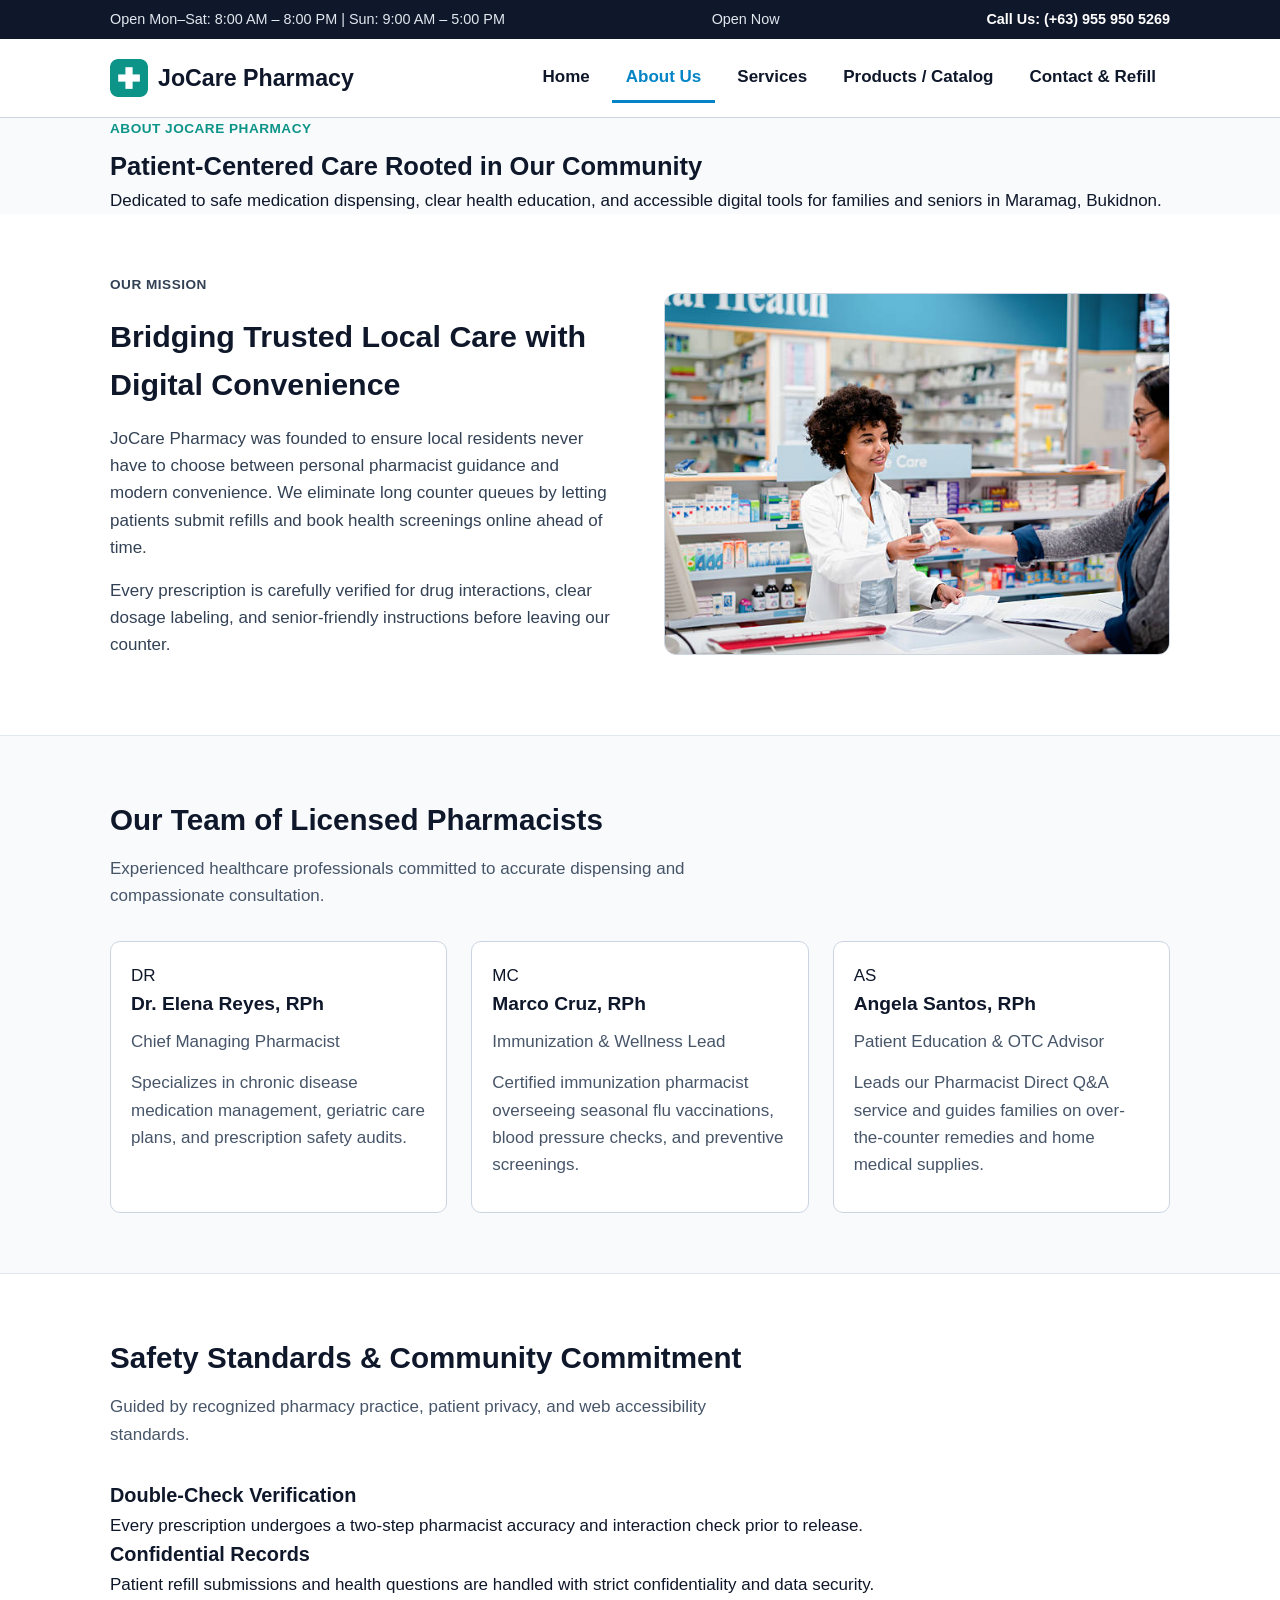
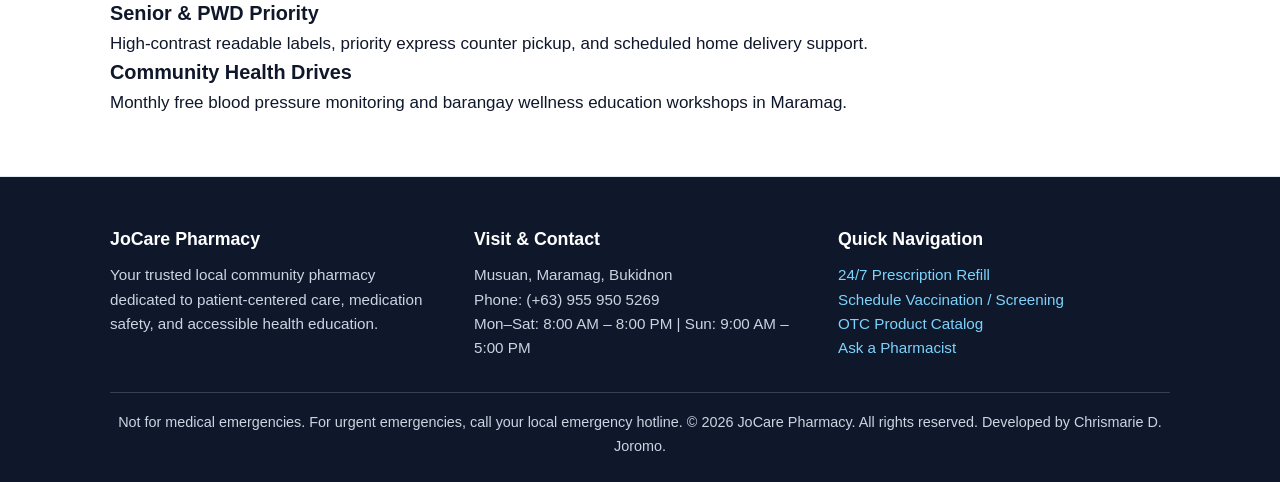
==== Joromo-website/about.html @ 520e1f07 "Added about.html as directory for my homepage top bar ABOUT US" ====
<!DOCTYPE html>
<html lang="en">
<head>
  <meta charset="UTF-8">
  <meta name="viewport" content="width=device-width, initial-scale=1.0">
  <title>About Us | JoCare Pharmacy</title>
  <link rel="stylesheet" href="css/style.css">
</head>
<body>

  <!-- Top Information Bar -->
  <div class="top-bar">
    <div class="container">
      <span>Open Mon–Sat: 8:00 AM – 8:00 PM | Sun: 9:00 AM – 5:00 PM</span>
      <span class="status-pill"><span id="live-status-dot" class="status-dot"></span><span id="live-status-text">Open Now</span></span>
      <a href="tel:+639559505269">Call Us: (+63) 955 950 5269</a>
    </div>
  </div>

  <!-- Header and Navigation -->
  <header>
    <div class="container header-inner">
      <a href="index.html" class="brand">
        <img src="images/logo.svg.png" alt="JoCare Pharmacy Logo" width="38" height="38">
        <span>JoCare Pharmacy</span>
      </a>
      <nav aria-label="Main Navigation">
        <ul>
          <li><a href="index.html">Home</a></li>
          <li><a href="about.html" class="active">About Us</a></li>
          <li><a href="services.html">Services</a></li>
          <li><a href="products.html">Products / Catalog</a></li>
          <li><a href="contact.html">Contact &amp; Refill</a></li>
        </ul>
      </nav>
    </div>
  </header>

  <main>
    <!-- Page Header -->
    <section class="page-header">
      <div class="container">
        <p class="section-label">About JoCare Pharmacy</p>
        <h1>Patient-Centered Care Rooted in Our Community</h1>
        <p>Dedicated to safe medication dispensing, clear health education, and accessible digital tools for families and seniors in Maramag, Bukidnon.</p>
      </div>
    </section>

    <!-- Mission & Story Section -->
    <section class="section-white">
      <div class="container about-layout">
        <div class="about-text">
          <p class="section-label">Our Mission</p>
          <h2>Bridging Trusted Local Care with Digital Convenience</h2>
          <p>
            JoCare Pharmacy was founded to ensure local residents never have to choose between personal pharmacist guidance and modern convenience. We eliminate long counter queues by letting patients submit refills and book health screenings online ahead of time.
          </p>
          <p>
            Every prescription is carefully verified for drug interactions, clear dosage labeling, and senior-friendly instructions before leaving our counter.
          </p>
        </div>
        <div class="about-image">
          <img src="images/pharmacist.jpg" alt="JoCare Pharmacy licensed pharmacist counseling a patient">
        </div>
      </div>
    </section>

    <!-- Licensed Pharmacists Team Section -->
    <section class="section-light">
      <div class="container">
        <div class="section-header">
          <h2>Our Team of Licensed Pharmacists</h2>
          <p>Experienced healthcare professionals committed to accurate dispensing and compassionate consultation.</p>
        </div>

        <div class="card-grid">
          <article class="card">
            <div class="card-body">
              <div class="avatar-circle">DR</div>
              <h3>Dr. Elena Reyes, RPh</h3>
              <p class="category-tag">Chief Managing Pharmacist</p>
              <p>Specializes in chronic disease medication management, geriatric care plans, and prescription safety audits.</p>
            </div>
          </article>

          <article class="card">
            <div class="card-body">
              <div class="avatar-circle">MC</div>
              <h3>Marco Cruz, RPh</h3>
              <p class="category-tag">Immunization &amp; Wellness Lead</p>
              <p>Certified immunization pharmacist overseeing seasonal flu vaccinations, blood pressure checks, and preventive screenings.</p>
            </div>
          </article>

          <article class="card">
            <div class="card-body">
              <div class="avatar-circle">AS</div>
              <h3>Angela Santos, RPh</h3>
              <p class="category-tag">Patient Education &amp; OTC Advisor</p>
              <p>Leads our Pharmacist Direct Q&amp;A service and guides families on over-the-counter remedies and home medical supplies.</p>
            </div>
          </article>
        </div>
      </div>
    </section>

    <!-- Safety Standards & Community Involvement -->
    <section class="section-white">
      <div class="container">
        <div class="section-header">
          <h2>Safety Standards &amp; Community Commitment</h2>
          <p>Guided by recognized pharmacy practice, patient privacy, and web accessibility standards.</p>
        </div>

        <div class="card-grid-4">
          <div class="feature-box">
            <h3>Double-Check Verification</h3>
            <p>Every prescription undergoes a two-step pharmacist accuracy and interaction check prior to release.</p>
          </div>
          <div class="feature-box">
            <h3>Confidential Records</h3>
            <p>Patient refill submissions and health questions are handled with strict confidentiality and data security.</p>
          </div>
          <div class="feature-box">
            <h3>Senior &amp; PWD Priority</h3>
            <p>High-contrast readable labels, priority express counter pickup, and scheduled home delivery support.</p>
          </div>
          <div class="feature-box">
            <h3>Community Health Drives</h3>
            <p>Monthly free blood pressure monitoring and barangay wellness education workshops in Maramag.</p>
          </div>
        </div>
      </div>
    </section>
  </main>

  <!-- Footer Section -->
  <footer>
    <div class="container">
      <div class="footer-grid">
        <div>
          <h3>JoCare Pharmacy</h3>
          <p>Your trusted local community pharmacy dedicated to patient-centered care, medication safety, and accessible health education.</p>
        </div>
        <div>
          <h3>Visit &amp; Contact</h3>
          <p>Musuan, Maramag, Bukidnon<br>Phone: (+63) 955 950 5269<br>Mon–Sat: 8:00 AM – 8:00 PM | Sun: 9:00 AM – 5:00 PM</p>
        </div>
        <div>
          <h3>Quick Navigation</h3>
          <p>
            <a href="contact.html#refill-section">24/7 Prescription Refill</a><br>
            <a href="contact.html#booking-section">Schedule Vaccination / Screening</a><br>
            <a href="products.html">OTC Product Catalog</a><br>
            <a href="contact.html#qa-section">Ask a Pharmacist</a>
          </p>
        </div>
      </div>
      <div class="footer-bottom">
        <p>Not for medical emergencies. For urgent emergencies, call your local emergency hotline. &copy; 2026 JoCare Pharmacy. All rights reserved. Developed by Chrismarie D. Joromo.</p>
      </div>
    </div>
  </footer>

</body>
</html>
---- Joromo-website/css/style.css ----
/*
ApexCare Pharmacy Color Palette:
Primary Blue: #0284c7
Teal Accent: #0d9488
Neutral Light:#f8fafc
Dark Slate: #0f172a
*/

/* Base Styles */
* {
    box-sizing: border-box;
    margin: 0;
    padding: 0;
}

body {
    font-family: 'Segoe UI', 'Inter', Arial, sans-serif;
    font-size: 17px;
    line-height: 1.6;
    color: #0f172a;
    background-color:#f8fafc;
}

img {
  max-width: 100%;
  display: block;
}

.container {
  max-width: 1100px;
  margin: 0 auto;
  padding: 0 20px;
}

/* Top Bar Information */

.top-bar {
    background-color: #0f172a;
    color: #e2e8f0;
    font-size: 0.9rem;
    padding: 8px 0;
}

.top-bar .container{
    display: flex;
    justify-content: space-between;
    flex-wrap: wrap;
    gap:8px;
}

.top-bar a{
     color: #ffffff;
    text-decoration: none;
    font-weight: bold;
}

/* Header & Navigation */
header {
  background-color: #ffffff;
  border-bottom: 1px solid #cbd5e1;
  padding: 14px 0;
}

.header-inner {
  display: flex;
  justify-content: space-between;
  align-items: center;
  flex-wrap: wrap;
  gap: 12px;
}

.brand {
  display: flex;
  align-items: center;
  gap: 10px;
  font-size: 1.45rem;
  font-weight: bold;
  color: #0f172a;
  text-decoration: none;
}

.brand img {
  border-radius: 6px;
}

nav ul {
  list-style: none;
  display: flex;
  gap: 8px;
  flex-wrap: wrap;
}

nav a {
  display: inline-block;
  padding: 10px 14px;
  color: #0f172a;
  text-decoration: none;
  font-weight: 600;
  border-radius: 6px;
}

nav a:hover {
  background-color: #f8fafc;
  color: #0284c7;
}

nav a.active {
  color: #0284c7;
  border-bottom: 3px solid #0284c7;
  border-radius: 0;
}

/* Hero Section */
.hero {
  background-color: #0284c7;
  background-image: linear-gradient(90deg, rgba(15, 23, 42, 0.9), rgba(2, 132, 199, 0.85));
  color: #ffffff;
  padding: 75px 0;
}

.hero h1 {
  font-size: 2.5rem;
  line-height: 1.25;
  margin-bottom: 16px;
}

.hero-tagline {
  font-size: 1.15rem;
  max-width: 600px;
  margin-bottom: 26px;
}

.hero-actions {
  margin-bottom: 36px;
}

.hero-highlights {
  display: flex;
  flex-wrap: wrap;
  gap: 32px;
  padding-top: 20px;
  border-top: 1px solid rgba(255, 255, 255, 0.35);
}

.hero-highlights strong {
  display: block;
  font-size: 1.1rem;
}

.hero-highlights span {
  font-size: 0.9rem;
  color: #e2e8f0;
}

/* About Section */
.about-layout {
  display: flex;
  align-items: center;
  gap: 48px;
}

.about-text {
  flex: 1;
}

.section-label {
  color: #0d9488;
  font-weight: bold;
  text-transform: uppercase;
  font-size: 0.85rem;
  letter-spacing: 0.5px;
  margin-bottom: 8px;
}

.about-text h2 {
  font-size: 1.9rem;
  color: #0f172a;
  margin-bottom: 16px;
}

.about-text p {
  color: #334155;
  margin-bottom: 16px;
}

.about-image {
  flex: 1;
}

.about-image img {
  width: 100%;
  border-radius: 12px;
  border: 1px solid #cbd5e1;
}

/* Buttons */
.button-primary {
  display: inline-block;
  padding: 13px 26px;
  margin-right: 12px;
  margin-bottom: 10px;
  background-color: #0d9488;
  color: #ffffff;
  font-weight: bold;
  font-size: 1rem;
  text-decoration: none;
  border: 2px solid #0d9488;
  border-radius: 8px;
}

.button-primary:hover {
  background-color: #0f766e;
  border-color: #0f766e;
}

.button-outline {
  display: inline-block;
  padding: 13px 26px;
  margin-right: 12px;
  margin-bottom: 10px;
  background-color: transparent;
  color: #ffffff;
  font-weight: bold;
  font-size: 1rem;
  text-decoration: none;
  border: 2px solid #ffffff;
  border-radius: 8px;
}

.button-outline:hover {
  background-color: #ffffff;
  color: #0284c7;
}

/* Content Sections */
.section-white{
  background-color: #ffffff;
  padding: 60px 0;
  border-bottom: 1px solid #e2e8f0;
}

.section-light {
  background-color: #f8fafc;
  padding: 60px 0;
  border-bottom: 1px solid #e2e8f0;
}

.section-header {
  max-width: 640px;
  margin-bottom: 32px;
}

.section-label {
  color: #0d9488;
  font-weight: bold;
  margin-bottom: 6px;
}

h2 {
  font-size: 1.85rem;
  color: #0f172a;
  margin-bottom: 12px;
}

.section-header p {
  color: #475569;
}

/* Cards Grid */
.card-grid {
  gap: 24px;
  display : flex;
}

.card {
  flex: 1;
  background-color: #ffffff;
  border: 1px solid #cbd5e1;
  border-radius: 10px;
  overflow: hidden;
}

.card img {
  width: 100%;
  height: 190px;
  object-fit: cover;
  background-color: #e0f2fe;
}

.product-banner {
  background-color: #e0f2fe;
  color: #0284c7;
  font-weight: bold;
  font-size: 1.25rem;
  text-align: center;
  padding: 36px 16px;
  border-bottom: 1px solid #cbd5e1;
}

.card-body {
  padding: 20px;
}

.card-body h3 {
  font-size: 1.2rem;
  margin-bottom: 8px;
}

.card-body p {
  color: #475569;
  margin-bottom: 14px;
}

.card-link {
  color: #0284c7;
  font-weight: bold;
  text-decoration: none;
}

.card-link:hover {
  text-decoration: underline;
}

.price {
  font-size: 1.2rem;
  font-weight: bold;
  color: #0284c7;
  margin-bottom: 8px;
}

.status-badge {
  display: inline-block;
  background-color: #dcfce7;
  color: #166534;
  font-size: 0.85rem;
  font-weight: bold;
  padding: 4px 12px;
  border-radius: 20px;
}

/* Call-to-Action Banner */
.c-banner {
  background-color: #0284c7;
  color: #ffffff;
  text-align: center;
  padding: 56px 20px;
}

.c-banner h2 {
  color: #ffffff;
}

.c-banner p {
  max-width: 600px;
  margin: 0 auto 22px auto;
}

/* Footer */
footer {
  background-color: #0f172a;
  color: #cbd5e1;
  padding: 48px 0 24px 0;
  font-size: 0.95rem;
}

.footer-grid {
  display: flex;
  gap: 32px;
  margin-bottom: 32px;
}

.footer-grid > div {
  flex: 1;
}

footer h3 {
  color: #ffffff;
  margin-bottom: 10px;
}

footer a {
  color: #7dd3fc;
  text-decoration: none;
}

footer a:hover {
  text-decoration: underline;
}

.footer-bottom {
  border-top: 1px solid #334155;
  padding-top: 18px;
  text-align: center;
  font-size: 0.9rem;
}


@media (max-width: 768px) {
  .hero h1 {
    font-size: 2rem;
  }

  .about-layout,
  .card-grid,
  .footer-grid {
    flex-direction: column;
  }
}
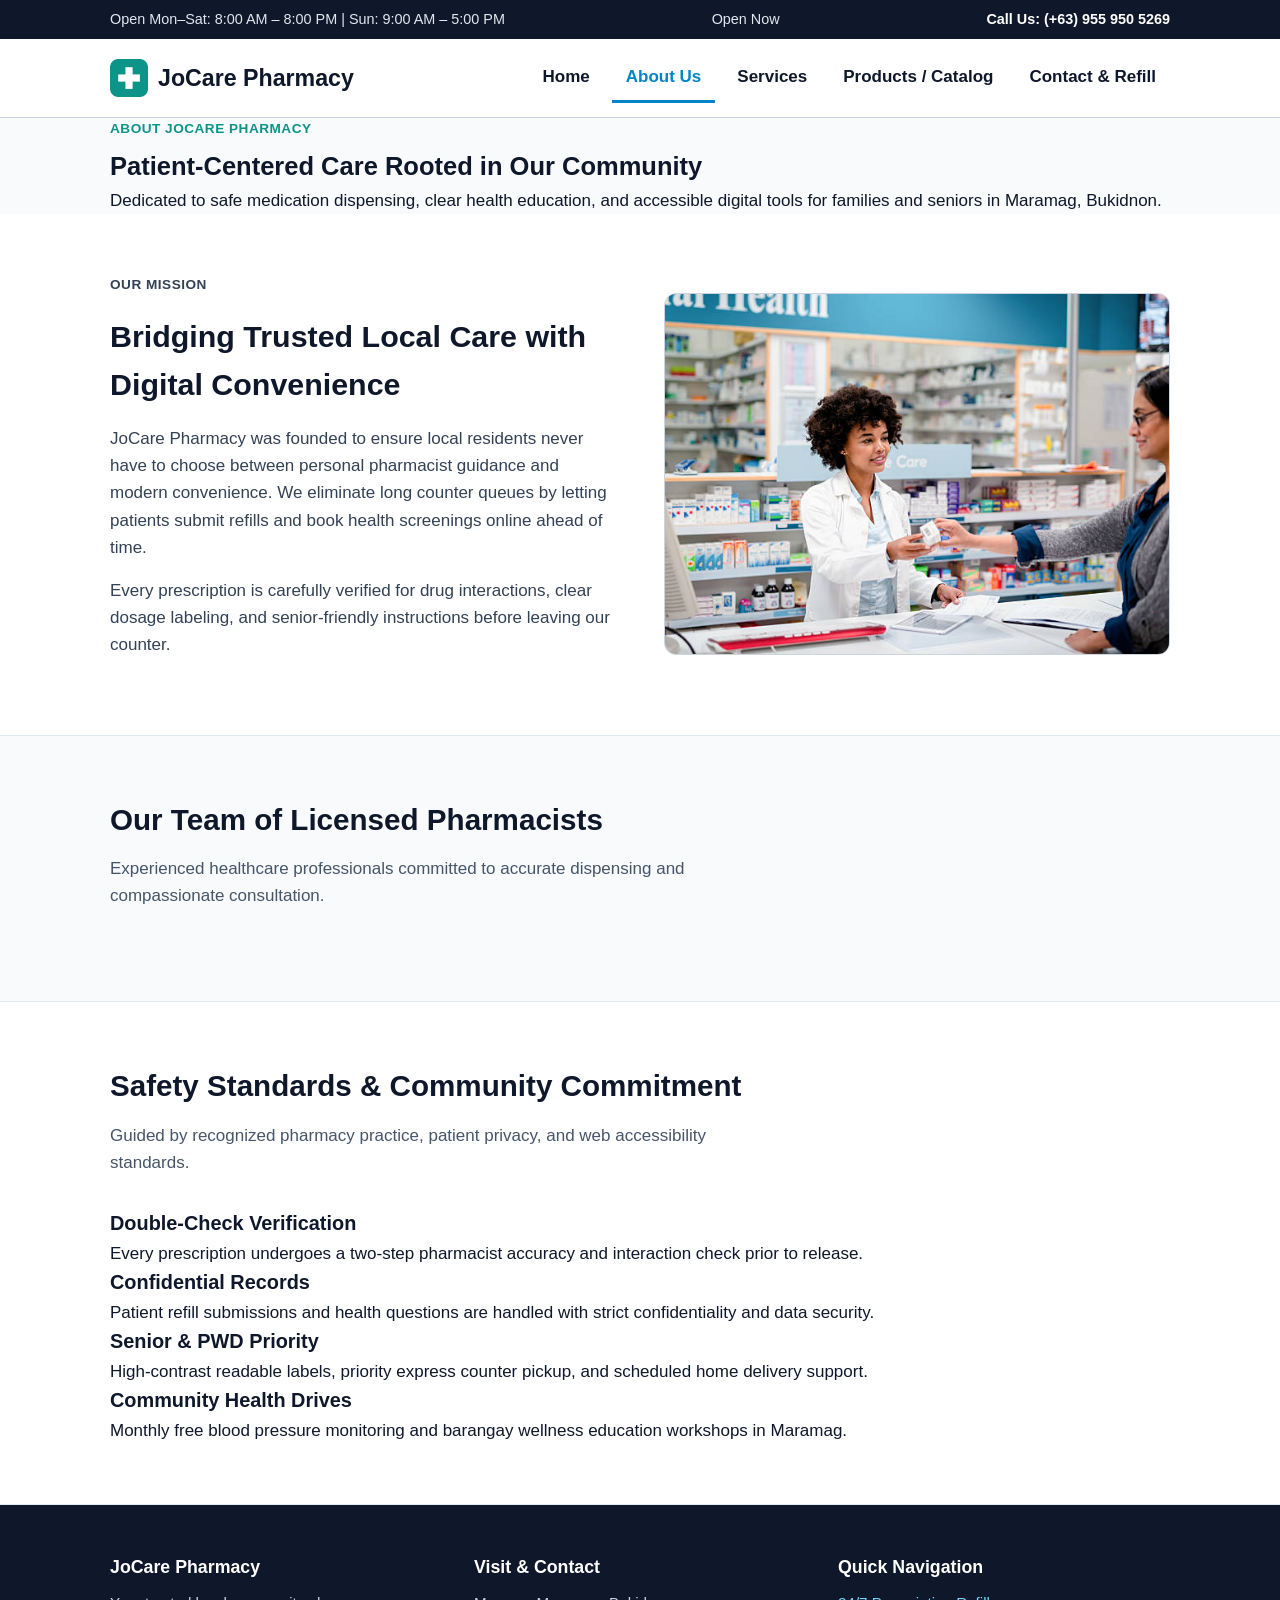
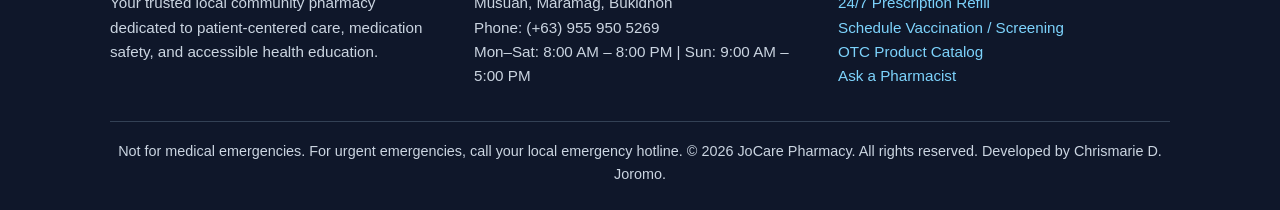
==== commit a003fad4: "Added changes in index and about" ====
--- a/Joromo-website/about.html
+++ b/Joromo-website/about.html
@@ -72,35 +72,6 @@
           <h2>Our Team of Licensed Pharmacists</h2>
           <p>Experienced healthcare professionals committed to accurate dispensing and compassionate consultation.</p>
         </div>
-
-        <div class="card-grid">
-          <article class="card">
-            <div class="card-body">
-              <div class="avatar-circle">DR</div>
-              <h3>Dr. Elena Reyes, RPh</h3>
-              <p class="category-tag">Chief Managing Pharmacist</p>
-              <p>Specializes in chronic disease medication management, geriatric care plans, and prescription safety audits.</p>
-            </div>
-          </article>
-
-          <article class="card">
-            <div class="card-body">
-              <div class="avatar-circle">MC</div>
-              <h3>Marco Cruz, RPh</h3>
-              <p class="category-tag">Immunization &amp; Wellness Lead</p>
-              <p>Certified immunization pharmacist overseeing seasonal flu vaccinations, blood pressure checks, and preventive screenings.</p>
-            </div>
-          </article>
-
-          <article class="card">
-            <div class="card-body">
-              <div class="avatar-circle">AS</div>
-              <h3>Angela Santos, RPh</h3>
-              <p class="category-tag">Patient Education &amp; OTC Advisor</p>
-              <p>Leads our Pharmacist Direct Q&amp;A service and guides families on over-the-counter remedies and home medical supplies.</p>
-            </div>
-          </article>
-        </div>
       </div>
     </section>
 
